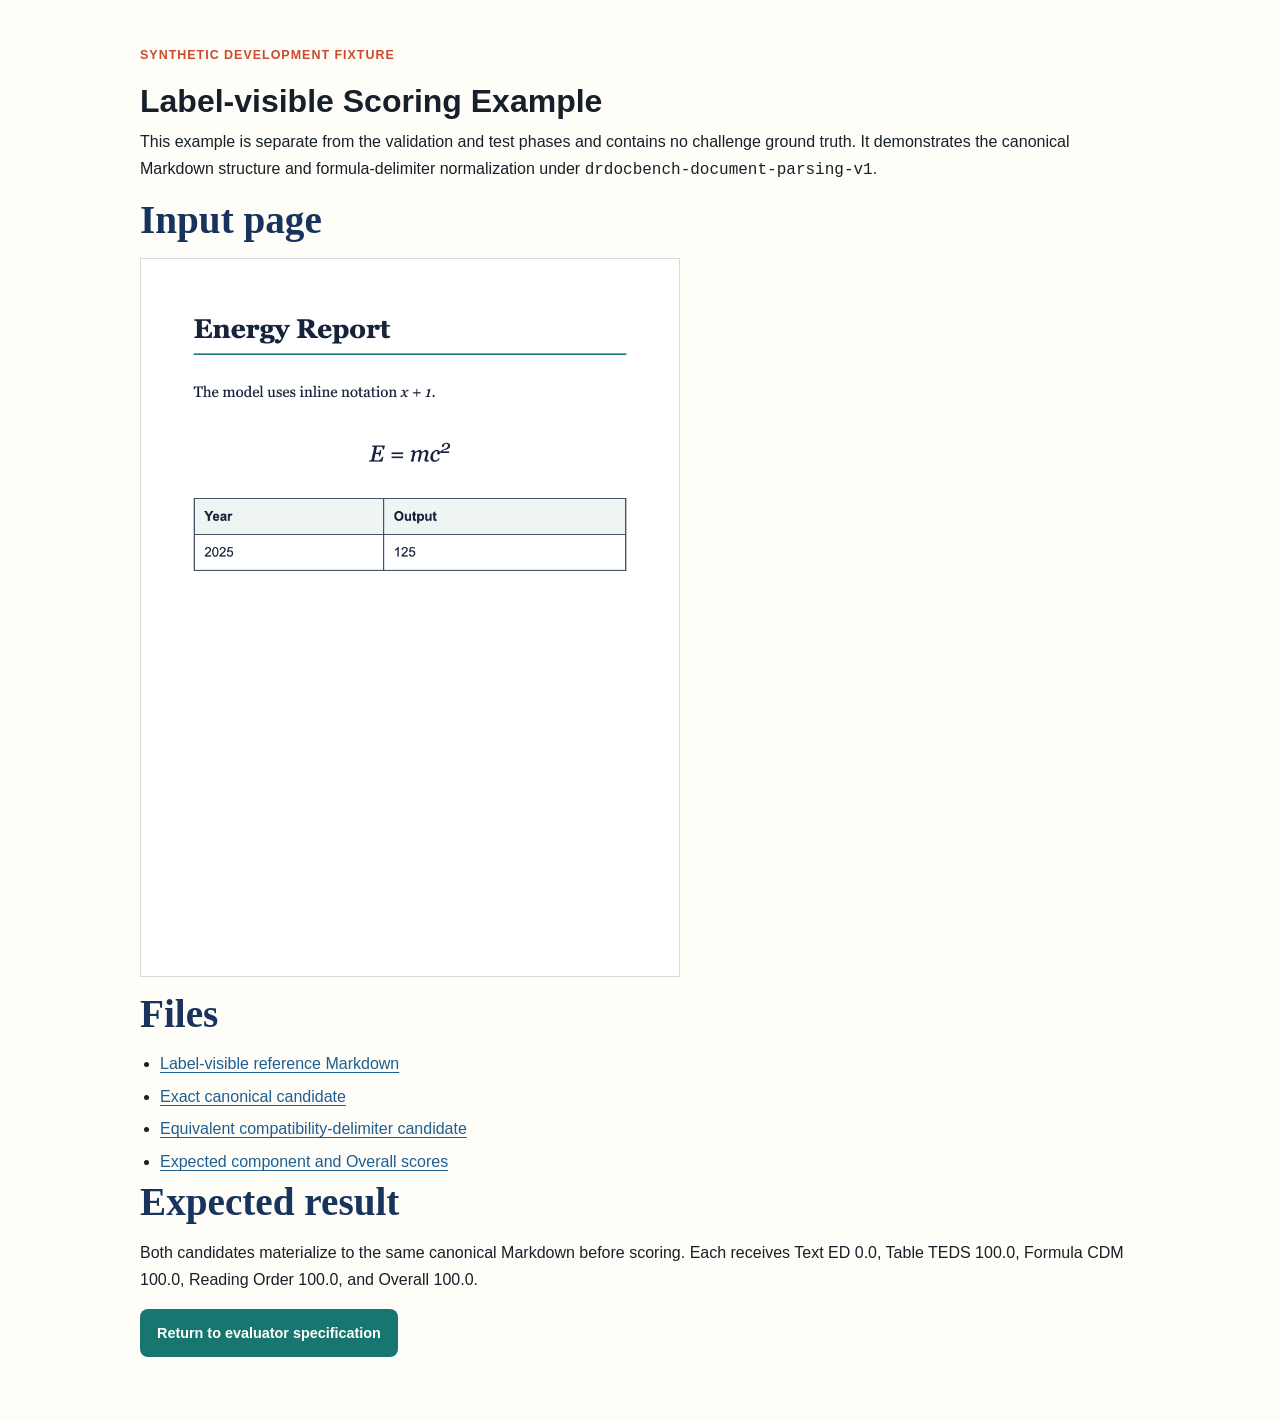
==== examples/scoring-example/index.html @ 46424059 "Publish synthetic scoring fixture" ====
<!DOCTYPE html>
<html lang="en">
<head>
  <meta charset="UTF-8">
  <meta name="viewport" content="width=device-width, initial-scale=1.0">
  <title>Label-visible Scoring Example | Dr.DocBench</title>
  <link rel="stylesheet" href="../../assets/css/style.css">
</head>
<body>
  <main class="container" style="padding-block: 3rem; max-width: 1000px;">
    <p class="section-kicker">Synthetic development fixture</p>
    <h1>Label-visible Scoring Example</h1>
    <p>This example is separate from the validation and test phases and contains no challenge ground truth. It demonstrates the canonical Markdown structure and formula-delimiter normalization under <code>drdocbench-document-parsing-v1</code>.</p>
    <h2>Input page</h2>
    <p><img src="images/example_page_1.png" alt="Synthetic page titled Energy Report with text, a display formula, and a two-column table" style="display:block; width:min(100%, 540px); height:auto; border:1px solid #d4ddd9;"></p>
    <h2>Files</h2>
    <ul>
      <li><a href="reference.md">Label-visible reference Markdown</a></li>
      <li><a href="candidates/exact.md">Exact canonical candidate</a></li>
      <li><a href="candidates/compatible-delimiters.md">Equivalent compatibility-delimiter candidate</a></li>
      <li><a href="expected_scores.json">Expected component and Overall scores</a></li>
    </ul>
    <h2>Expected result</h2>
    <p>Both candidates materialize to the same canonical Markdown before scoring. Each receives Text ED 0.0, Table TEDS 100.0, Formula CDM 100.0, Reading Order 100.0, and Overall 100.0.</p>
    <p><a class="btn btn-secondary" href="../../evaluator-specification.html">Return to evaluator specification</a></p>
  </main>
</body>
</html>
---- assets/css/style.css ----
:root {
  --color-ink: #17202a;
  --color-muted: #5b6573;
  --color-paper: #fffdf8;
  --color-surface: #ffffff;
  --color-soft: #f2f6f4;
  --color-line: #dbe4df;
  --color-navy: #18345c;
  --color-blue: #1d5f93;
  --color-teal: #17766f;
  --color-rust: #c84c2c;
  --color-gold: #d7a33f;
  --color-focus: #0b6fd3;
  --font-sans: "Inter", -apple-system, BlinkMacSystemFont, sans-serif;
  --font-serif: "Source Serif 4", Georgia, serif;
  --content-gutter: clamp(1.25rem, 3vw, 3.5rem);
  --max-width: 2160px;
  --nav-height: 64px;
  --radius: 8px;
  --shadow: 0 16px 40px rgba(23, 32, 42, 0.12);
}

*,
*::before,
*::after {
  box-sizing: border-box;
}

* {
  margin: 0;
  padding: 0;
}

html {
  scroll-behavior: smooth;
  scroll-padding-top: 118px;
}

body {
  background: var(--color-paper);
  color: var(--color-ink);
  font-family: var(--font-sans);
  font-size: 16px;
  line-height: 1.68;
  overflow-x: hidden;
}

body.nav-open {
  overflow: hidden;
}

img {
  display: block;
  max-width: 100%;
}

a {
  color: var(--color-blue);
  text-underline-offset: 0.18em;
}

a:hover {
  color: var(--color-rust);
}

a:focus-visible,
button:focus-visible,
details:focus-within,
.table-scroll:focus-visible {
  outline: 3px solid var(--color-focus);
  outline-offset: 3px;
}

button,
summary {
  font: inherit;
}

.skip-link {
  position: fixed;
  top: 0.75rem;
  left: 0.75rem;
  z-index: 1000;
  transform: translateY(-160%);
  border-radius: 6px;
  background: var(--color-ink);
  color: #fff;
  font-weight: 700;
  padding: 0.55rem 0.8rem;
  text-decoration: none;
}

.skip-link:focus {
  transform: translateY(0);
}

.container,
.nav-container,
.section-nav-inner,
.challenge-hero-inner {
  width: min(calc(100% - var(--content-gutter) - var(--content-gutter)), var(--max-width));
  margin-inline: auto;
}

.navbar {
  position: sticky;
  top: 0;
  z-index: 100;
  border-bottom: 1px solid rgba(255, 255, 255, 0.12);
  background: rgba(24, 52, 92, 0.98);
  backdrop-filter: blur(12px);
}

.nav-container {
  display: flex;
  height: var(--nav-height);
  align-items: center;
  justify-content: space-between;
  gap: 1rem;
}

.nav-logo {
  display: inline-flex;
  min-width: 0;
  align-items: center;
  gap: 0.55rem;
  color: #fff;
  font-family: var(--font-serif);
  font-size: 1.08rem;
  font-weight: 700;
  text-decoration: none;
  white-space: nowrap;
}

.nav-logo:hover {
  color: #fff;
}

.nav-logo-img {
  width: 38px;
  height: 38px;
  flex: 0 0 auto;
  border-radius: 50%;
  background: #fff;
}

.nav-links {
  display: flex;
  align-items: center;
  gap: 0.12rem;
  list-style: none;
}

.nav-links a {
  display: block;
  border-radius: 6px;
  color: rgba(255, 255, 255, 0.86);
  font-size: 0.8rem;
  font-weight: 700;
  padding: 0.45rem 0.56rem;
  text-decoration: none;
  white-space: nowrap;
}

.nav-links a:hover,
.nav-links a.active {
  background: rgba(255, 255, 255, 0.14);
  color: #fff;
}

.nav-toggle {
  display: none;
  width: 42px;
  height: 42px;
  border: 0;
  border-radius: 8px;
  background: rgba(255, 255, 255, 0.1);
  cursor: pointer;
}

.nav-toggle span {
  display: block;
  width: 22px;
  height: 2px;
  margin: 5px auto;
  background: #fff;
  transition: transform 0.18s ease, opacity 0.18s ease;
}

.nav-toggle.active span:nth-child(1) {
  transform: rotate(45deg) translate(5px, 5px);
}

.nav-toggle.active span:nth-child(2) {
  opacity: 0;
}

.nav-toggle.active span:nth-child(3) {
  transform: rotate(-45deg) translate(5px, -5px);
}

.challenge-hero {
  position: relative;
  min-height: 540px;
  overflow: hidden;
  background: var(--color-navy);
  color: #fff;
  isolation: isolate;
}

.challenge-hero-image,
.challenge-hero-overlay {
  position: absolute;
  inset: 0;
  width: 100%;
  height: 100%;
}

.challenge-hero-image {
  z-index: -2;
  object-fit: cover;
  object-position: center 42%;
}

.challenge-hero-overlay {
  z-index: -1;
  background: rgba(13, 36, 66, 0.74);
}

.challenge-hero-inner {
  display: flex;
  min-height: 540px;
  align-items: center;
  padding-block: 3.75rem;
}

.challenge-hero-copy {
  width: 100%;
}

.eyebrow,
.section-kicker {
  margin-bottom: 0.75rem;
  color: var(--color-rust);
  font-size: 0.78rem;
  font-weight: 800;
  letter-spacing: 0.08em;
  line-height: 1.2;
  text-transform: uppercase;
}

.challenge-hero .eyebrow {
  color: #f2c36b;
}

.challenge-hero h1 {
  width: max-content;
  max-width: 100%;
  margin-bottom: 0.75rem;
  color: #fff;
  font-family: var(--font-serif);
  font-size: 4.5rem;
  letter-spacing: 0;
  line-height: 0.96;
  white-space: nowrap;
}

.challenge-subtitle {
  margin-bottom: 0.35rem;
  color: #fff;
  font-size: 1.55rem;
  font-weight: 800;
  line-height: 1.25;
}

.challenge-location {
  margin-bottom: 1rem;
  color: #f2c36b;
  font-family: var(--font-serif);
  font-size: 1.25rem;
  font-weight: 700;
}

.challenge-summary {
  max-width: 760px;
  margin-bottom: 1.4rem;
  color: rgba(255, 255, 255, 0.9);
  font-size: 1.05rem;
}

.hero-actions,
.action-band-actions,
.disabled-actions {
  display: flex;
  flex-wrap: wrap;
  gap: 0.75rem;
}

.btn {
  display: inline-flex;
  min-height: 48px;
  align-items: center;
  justify-content: center;
  border: 1px solid transparent;
  border-radius: 8px;
  padding: 0.68rem 1rem;
  font-size: 0.9rem;
  font-weight: 800;
  line-height: 1.2;
  text-align: center;
  text-decoration: none;
  transition: transform 0.18s ease, box-shadow 0.18s ease, background 0.18s ease;
}

.btn:hover {
  transform: translateY(-1px);
  box-shadow: var(--shadow);
}

.btn-primary {
  background: var(--color-rust);
  color: #fff;
}

.btn-primary:hover,
.btn-secondary:hover {
  color: #fff;
}

.btn-secondary {
  background: var(--color-teal);
  color: #fff;
}

.btn-ghost {
  border-color: rgba(24, 52, 92, 0.18);
  background: #fff;
  color: var(--color-navy);
}

.challenge-hero .btn-ghost {
  border-color: rgba(255, 255, 255, 0.4);
  background: rgba(255, 255, 255, 0.95);
}

.btn-ghost:hover {
  color: var(--color-navy);
}

.btn-disabled {
  border-color: var(--color-line);
  background: #e8ecea;
  color: #6e7773;
  cursor: not-allowed;
  user-select: none;
}

.btn-disabled:hover {
  box-shadow: none;
  transform: none;
}

.section-nav {
  position: sticky;
  top: var(--nav-height);
  z-index: 80;
  overflow-x: auto;
  border-bottom: 1px solid var(--color-line);
  background: rgba(255, 253, 248, 0.97);
  scrollbar-width: thin;
}

.section-nav-inner {
  display: flex;
  min-width: max-content;
  align-items: center;
  gap: 0.25rem;
  padding-block: 0.55rem;
}

.section-nav a {
  border-radius: 6px;
  color: var(--color-navy);
  font-size: 0.78rem;
  font-weight: 700;
  padding: 0.34rem 0.55rem;
  text-decoration: none;
}

.section-nav a:hover,
.section-nav a.active {
  background: var(--color-soft);
  color: var(--color-rust);
}

main.container {
  padding-block: 3rem 1rem;
}

main section {
  margin-bottom: 5rem;
}

main h2 {
  margin: 0 0 1rem;
  color: var(--color-navy);
  font-family: var(--font-serif);
  font-size: 2.45rem;
  letter-spacing: 0;
  line-height: 1.08;
}

main h3 {
  margin-bottom: 0.55rem;
  color: var(--color-ink);
  font-size: 1.08rem;
  line-height: 1.28;
}

main p {
  margin-bottom: 1rem;
}

main ul,
main ol {
  padding-left: 1.25rem;
}

main li {
  margin-bottom: 0.35rem;
}

.section-intro {
  max-width: none;
}

.section-intro > h2 {
  max-width: 1400px;
}

.section-heading {
  max-width: 1400px;
  margin-bottom: 1.45rem;
}

.section-intro > p:not(.section-kicker),
.section-heading > p {
  color: var(--color-muted);
  font-size: 1.02rem;
}

.section-intro > p:not(.section-kicker) {
  max-width: 1480px;
}

.stat-grid {
  display: grid;
  grid-template-columns: repeat(3, minmax(0, 1fr));
  gap: 0;
  margin-top: 1.8rem;
  border-block: 1px solid var(--color-line);
}

.stat-grid.stat-grid-two,
.feature-grid.two-column-grid {
  grid-template-columns: repeat(2, minmax(0, 1fr));
}

.stat-item {
  min-width: 0;
  padding: 1.25rem 1rem;
  border-right: 1px solid var(--color-line);
}

.stat-item:last-child {
  border-right: 0;
}

.stat-item strong,
.stat-item span {
  display: block;
}

.stat-item strong {
  color: var(--color-navy);
  font-family: var(--font-serif);
  font-size: 2.25rem;
  line-height: 1;
}

.stat-item span {
  margin-top: 0.35rem;
  color: var(--color-muted);
  font-size: 0.78rem;
  font-weight: 700;
}

.highlight-box,
.tba-note {
  margin-top: 1.25rem;
  border-left: 5px solid var(--color-teal);
  border-radius: 0 var(--radius) var(--radius) 0;
  background: var(--color-soft);
  padding: 1.05rem 1.2rem;
}

.track-grid,
.evaluation-grid,
.submission-grid {
  display: grid;
  grid-template-columns: repeat(2, minmax(0, 1fr));
  gap: 1.25rem;
}

.track-grid > *,
.evaluation-grid > *,
.submission-grid > * {
  min-width: 0;
}

.single-column-grid {
  grid-template-columns: minmax(0, 1fr);
}

.track-card,
.evaluation-card,
.submission-card,
.leaderboard-card {
  border: 1px solid var(--color-line);
  border-radius: var(--radius);
  background: var(--color-surface);
  padding: 1.4rem;
}

.track-card {
  border-top: 5px solid var(--color-blue);
}

.track-label,
.leaderboard-header > div > span {
  margin-bottom: 0.55rem;
  color: var(--color-rust);
  font-size: 0.72rem;
  font-weight: 800;
  letter-spacing: 0.08em;
  text-transform: uppercase;
}

.track-card h3 {
  color: var(--color-navy);
  font-family: var(--font-serif);
  font-size: 1.55rem;
}

.track-card p,
.track-card li,
.feature-card p,
.evaluation-card dd,
.submission-card > p,
.rule-grid p,
.faq-list p {
  color: var(--color-muted);
}

.track-card ul {
  margin: 1rem 0 1.1rem;
}

.status-badge {
  display: inline-flex;
  min-height: 28px;
  align-items: center;
  border-radius: 999px;
  background: #e5f3ef;
  color: var(--color-teal);
  font-size: 0.7rem;
  font-weight: 800;
  padding: 0.25rem 0.65rem;
  text-transform: uppercase;
}

.status-muted {
  background: #edf0ef;
  color: #66706c;
}

.feature-grid,
.award-grid,
.rule-grid {
  display: grid;
  grid-template-columns: repeat(3, minmax(0, 1fr));
  gap: 1.25rem;
}

.award-grid.award-grid-single {
  grid-template-columns: minmax(0, 1fr);
}

.feature-card {
  padding: 1.2rem 0;
  border-top: 4px solid var(--color-teal);
}

.feature-index {
  display: block;
  margin-bottom: 0.65rem;
  color: var(--color-rust);
  font-size: 0.78rem;
  font-weight: 800;
}

.action-band,
.contact-band {
  display: flex;
  align-items: center;
  justify-content: space-between;
  gap: 1.5rem;
  border-radius: var(--radius);
  padding: 1.5rem;
}

.platform-section {
  margin-top: -0.5rem;
}

.platform-band {
  display: grid;
  grid-template-columns: 64px minmax(0, 1fr) auto;
  gap: 1.25rem;
  align-items: center;
  border: 1px solid var(--color-line);
  border-left: 5px solid var(--color-blue);
  border-radius: var(--radius);
  background: var(--color-soft);
  padding: 1.4rem;
}

.platform-mark {
  display: grid;
  width: 58px;
  height: 58px;
  place-items: center;
  border-radius: 50%;
  background: var(--color-navy);
  color: #fff;
  font-family: var(--font-serif);
  font-size: 1.65rem;
  font-weight: 700;
}

.platform-copy {
  min-width: 0;
}

.platform-copy .section-kicker {
  margin-bottom: 0.35rem;
}

.platform-copy h2 {
  margin-bottom: 0.45rem;
  font-family: var(--font-sans);
  font-size: 1.35rem;
}

.platform-copy p:last-child {
  max-width: 820px;
  margin-bottom: 0;
  color: var(--color-muted);
  font-size: 0.93rem;
}

.action-band {
  margin-top: 1.75rem;
  border: 1px solid var(--color-line);
  background: var(--color-soft);
}

.action-band p,
.contact-band p {
  margin-bottom: 0;
}

.evaluation-card {
  border-top: 4px solid var(--color-blue);
}

.evaluation-card:nth-child(2) {
  border-top-color: var(--color-teal);
}

.metric-list > div {
  padding: 0.85rem 0;
  border-bottom: 1px solid var(--color-line);
}

.metric-list > div:last-child {
  border-bottom: 0;
}

.metric-list dt {
  color: var(--color-navy);
  font-weight: 800;
}

.metric-list dd {
  margin-top: 0.18rem;
  font-size: 0.92rem;
}

.tba-note {
  border-left-color: var(--color-rust);
  color: var(--color-muted);
  font-size: 0.9rem;
}

.timeline-grid {
  display: grid;
  grid-template-columns: repeat(5, minmax(0, 1fr));
  gap: 1rem;
}

.timeline-card {
  min-height: 205px;
  border: 1px solid var(--color-line);
  border-radius: var(--radius);
  background: var(--color-surface);
  padding: 1.15rem;
}

.timeline-card > span {
  display: block;
  margin-bottom: 1.35rem;
  color: var(--color-teal);
  font-size: 0.75rem;
  font-weight: 800;
}

.timeline-card p {
  color: var(--color-rust);
  font-size: 0.9rem;
  font-weight: 700;
}

.timeline-highlight {
  border-top: 5px solid var(--color-rust);
}

.award-card {
  min-height: 190px;
  border: 1px solid var(--color-line);
  border-top: 5px solid var(--color-gold);
  border-radius: var(--radius);
  background: var(--color-surface);
  padding: 1.35rem;
}

.award-card span,
.award-card strong,
.award-card p {
  display: block;
}

.award-card span {
  color: var(--color-rust);
  font-size: 0.78rem;
  font-weight: 800;
  letter-spacing: 0.06em;
  text-transform: uppercase;
}

.award-card strong {
  margin: 0.6rem 0 0.25rem;
  color: var(--color-navy);
  font-family: var(--font-serif);
  font-size: 3rem;
  line-height: 1;
}

.award-card p {
  color: var(--color-muted);
}

.award-first {
  background: #fffaf0;
}

.flow-list {
  display: grid;
  grid-template-columns: repeat(5, minmax(0, 1fr));
  gap: 1rem;
  padding: 0;
  list-style: none;
}

.flow-list li {
  position: relative;
  min-width: 0;
  margin: 0;
  padding: 0.2rem 0;
}

.flow-list li::after {
  position: absolute;
  top: 19px;
  right: -0.75rem;
  color: var(--color-gold);
  content: "->";
  font-weight: 800;
}

.flow-list li:last-child::after {
  display: none;
}

.flow-list li > span {
  display: grid;
  width: 38px;
  height: 38px;
  margin-bottom: 0.75rem;
  place-items: center;
  border-radius: 50%;
  background: var(--color-navy);
  color: #fff;
  font-size: 0.8rem;
  font-weight: 800;
}

.flow-list p {
  color: var(--color-muted);
  font-size: 0.9rem;
}

.submission-card h3 {
  color: var(--color-navy);
  font-family: var(--font-serif);
  font-size: 1.35rem;
}

.submission-card {
  min-width: 0;
  overflow: hidden;
}

pre {
  max-width: 100%;
  overflow-x: auto;
  margin: 1rem 0;
  border: 1px solid #2b3f5f;
  border-radius: 6px;
  background: #11233e;
  color: #eef5ff;
  padding: 1rem;
  font-family: "SFMono-Regular", Consolas, monospace;
  font-size: 0.82rem;
  line-height: 1.65;
  white-space: pre;
}

.check-list {
  margin: 0.9rem 0 1.25rem;
  padding: 0;
  list-style: none;
}

.check-list li {
  display: flex;
  align-items: center;
  gap: 0.65rem;
  padding: 0.65rem 0;
  border-bottom: 1px solid var(--color-line);
}

.check-list li span {
  flex: 0 0 auto;
  border-radius: 999px;
  background: #f7e8e3;
  color: var(--color-rust);
  font-size: 0.65rem;
  font-weight: 800;
  padding: 0.18rem 0.45rem;
  text-transform: uppercase;
}

.leaderboard-stack {
  display: grid;
  gap: 1.25rem;
}

.leaderboard-card {
  padding: 0;
  overflow: hidden;
}

.leaderboard-header {
  display: flex;
  align-items: center;
  justify-content: space-between;
  gap: 1rem;
  padding: 1.15rem 1.25rem;
  border-bottom: 1px solid var(--color-line);
}

.leaderboard-header > div > span {
  display: block;
  margin-bottom: 0.15rem;
}

.leaderboard-header h3 {
  margin: 0;
  color: var(--color-navy);
  font-family: var(--font-serif);
  font-size: 1.3rem;
}

.table-scroll {
  overflow-x: auto;
}

table {
  width: 100%;
  min-width: 760px;
  border-collapse: collapse;
  font-size: 0.86rem;
}

caption {
  position: absolute;
  width: 1px;
  height: 1px;
  overflow: hidden;
  clip: rect(0 0 0 0);
  white-space: nowrap;
}

th,
td {
  padding: 0.85rem 1rem;
  border-bottom: 1px solid var(--color-line);
  text-align: left;
  white-space: nowrap;
}

th {
  background: var(--color-soft);
  color: var(--color-navy);
  font-weight: 800;
}

.empty-row td {
  height: 100px;
  color: var(--color-muted);
  text-align: center;
}

.rule-grid article {
  min-height: 170px;
  border-top: 4px solid var(--color-gold);
  padding: 1rem 0;
}

.faq-list {
  display: grid;
  grid-template-columns: repeat(2, minmax(0, 1fr));
  gap: 0.85rem;
}

.faq-list details {
  align-self: start;
  border: 1px solid var(--color-line);
  border-radius: var(--radius);
  background: var(--color-surface);
  padding: 0.95rem 1rem;
}

.faq-list summary {
  color: var(--color-navy);
  font-weight: 800;
  cursor: pointer;
}

.faq-list p {
  margin: 0.75rem 0 0;
  font-size: 0.9rem;
}

.contact-band {
  background: var(--color-navy);
  color: #fff;
}

.contact-band h2,
.contact-band p {
  color: #fff;
}

.contact-band .section-kicker {
  color: #f2c36b;
}

.footer {
  margin-top: 3rem;
  background: #102746;
  color: rgba(255, 255, 255, 0.84);
}

.footer .container {
  padding-block: 3rem;
}

.footer-inner {
  display: grid;
  grid-template-columns: minmax(280px, 1.6fr) repeat(3, minmax(150px, 0.55fr));
  gap: 2rem;
}

.footer h2,
.footer h3 {
  margin-bottom: 0.65rem;
  color: #fff;
}

.footer h2 {
  font-family: var(--font-serif);
}

.footer p,
.footer a {
  color: rgba(255, 255, 255, 0.72);
  font-size: 0.88rem;
}

.footer p {
  margin-bottom: 0.45rem;
}

.footer ul {
  list-style: none;
}

.footer li {
  margin-bottom: 0.35rem;
}

.footer a:hover {
  color: #fff;
}

.footer-bottom {
  border-top: 1px solid rgba(255, 255, 255, 0.12);
  padding: 1rem var(--content-gutter);
  color: rgba(255, 255, 255, 0.58);
  font-size: 0.8rem;
  text-align: center;
}

@media (max-width: 1080px) {
  .nav-toggle {
    display: block;
  }

  .nav-links {
    position: fixed;
    top: var(--nav-height);
    right: 0;
    display: none;
    width: min(360px, 88vw);
    height: calc(100vh - var(--nav-height));
    align-content: start;
    align-items: stretch;
    flex-direction: column;
    gap: 0.3rem;
    overflow-y: auto;
    border-left: 1px solid rgba(255, 255, 255, 0.12);
    background: var(--color-navy);
    padding: 1rem;
    box-shadow: -18px 18px 36px rgba(0, 0, 0, 0.22);
  }

  .nav-links.active {
    display: flex;
  }

  .nav-links a {
    padding: 0.78rem 0.85rem;
    font-size: 0.92rem;
  }

  .timeline-grid,
  .flow-list {
    grid-template-columns: repeat(3, minmax(0, 1fr));
  }

  .flow-list li::after {
    display: none;
  }

  .timeline-grid > :nth-child(n + 4),
  .flow-list > :nth-child(n + 4) {
    margin-top: 0.6rem;
  }

  .stat-grid {
    grid-template-columns: repeat(3, minmax(0, 1fr));
  }

  .stat-item:nth-child(3) {
    border-right: 0;
  }

  .stat-item:nth-child(n + 4) {
    border-top: 1px solid var(--color-line);
  }
}

@media (max-width: 820px) {
  :root {
    --content-gutter: 1.25rem;
  }

  html {
    scroll-padding-top: 110px;
  }

  .challenge-hero,
  .challenge-hero-inner {
    min-height: 500px;
  }

  .challenge-hero h1 {
    font-size: 3.3rem;
    white-space: normal;
  }

  .challenge-subtitle {
    font-size: 1.3rem;
  }

  main h2 {
    font-size: 2rem;
  }

  .track-grid,
  .evaluation-grid,
  .submission-grid,
  .faq-list {
    grid-template-columns: 1fr;
  }

  .feature-grid,
  .award-grid,
  .rule-grid {
    grid-template-columns: repeat(2, minmax(0, 1fr));
  }

  .action-band,
  .contact-band {
    align-items: flex-start;
    flex-direction: column;
  }

  .platform-band {
    grid-template-columns: 56px minmax(0, 1fr);
  }

  .platform-band > .btn {
    grid-column: 1 / -1;
    width: 100%;
  }

  .footer-inner {
    grid-template-columns: repeat(2, minmax(0, 1fr));
  }

  .footer-brand {
    grid-column: 1 / -1;
  }
}

@media (max-width: 620px) {
  .challenge-hero,
  .challenge-hero-inner {
    min-height: 520px;
  }

  .challenge-hero-image {
    object-position: 67% center;
  }

  .challenge-hero-overlay {
    background: rgba(13, 36, 66, 0.82);
  }

  .challenge-hero h1 {
    font-size: 2.75rem;
  }

  .challenge-subtitle {
    font-size: 1.15rem;
  }

  .challenge-location {
    font-size: 1.05rem;
  }

  .hero-actions,
  .action-band-actions,
  .disabled-actions {
    width: 100%;
    flex-direction: column;
  }

  .platform-band {
    grid-template-columns: 1fr;
  }

  .platform-mark {
    width: 48px;
    height: 48px;
    font-size: 1.35rem;
  }

  .hero-actions .btn,
  .action-band-actions .btn,
  .disabled-actions .btn,
  .contact-band .btn {
    width: 100%;
  }

  main.container {
    padding-top: 2.2rem;
  }

  main section {
    margin-bottom: 4rem;
  }

  main h2 {
    font-size: 1.75rem;
  }

  .stat-grid,
  .feature-grid,
  .award-grid,
  .rule-grid,
  .timeline-grid,
  .flow-list,
  .footer-inner {
    grid-template-columns: 1fr;
  }

  .stat-grid.stat-grid-two {
    grid-template-columns: 1fr;
  }

  .feature-grid.two-column-grid {
    grid-template-columns: 1fr;
  }

  .stat-item,
  .stat-item:nth-child(3) {
    border-right: 0;
    border-top: 1px solid var(--color-line);
  }

  .stat-item:first-child {
    border-top: 0;
  }

  .timeline-grid > :nth-child(n + 4),
  .flow-list > :nth-child(n + 4) {
    margin-top: 0;
  }

  .timeline-card,
  .award-card,
  .rule-grid article {
    min-height: 0;
  }

  .leaderboard-header {
    align-items: flex-start;
  }

  .footer-brand {
    grid-column: auto;
  }
}

@media (prefers-reduced-motion: reduce) {
  html {
    scroll-behavior: auto;
  }

  *,
  *::before,
  *::after {
    scroll-behavior: auto !important;
    transition-duration: 0.01ms !important;
  }
}
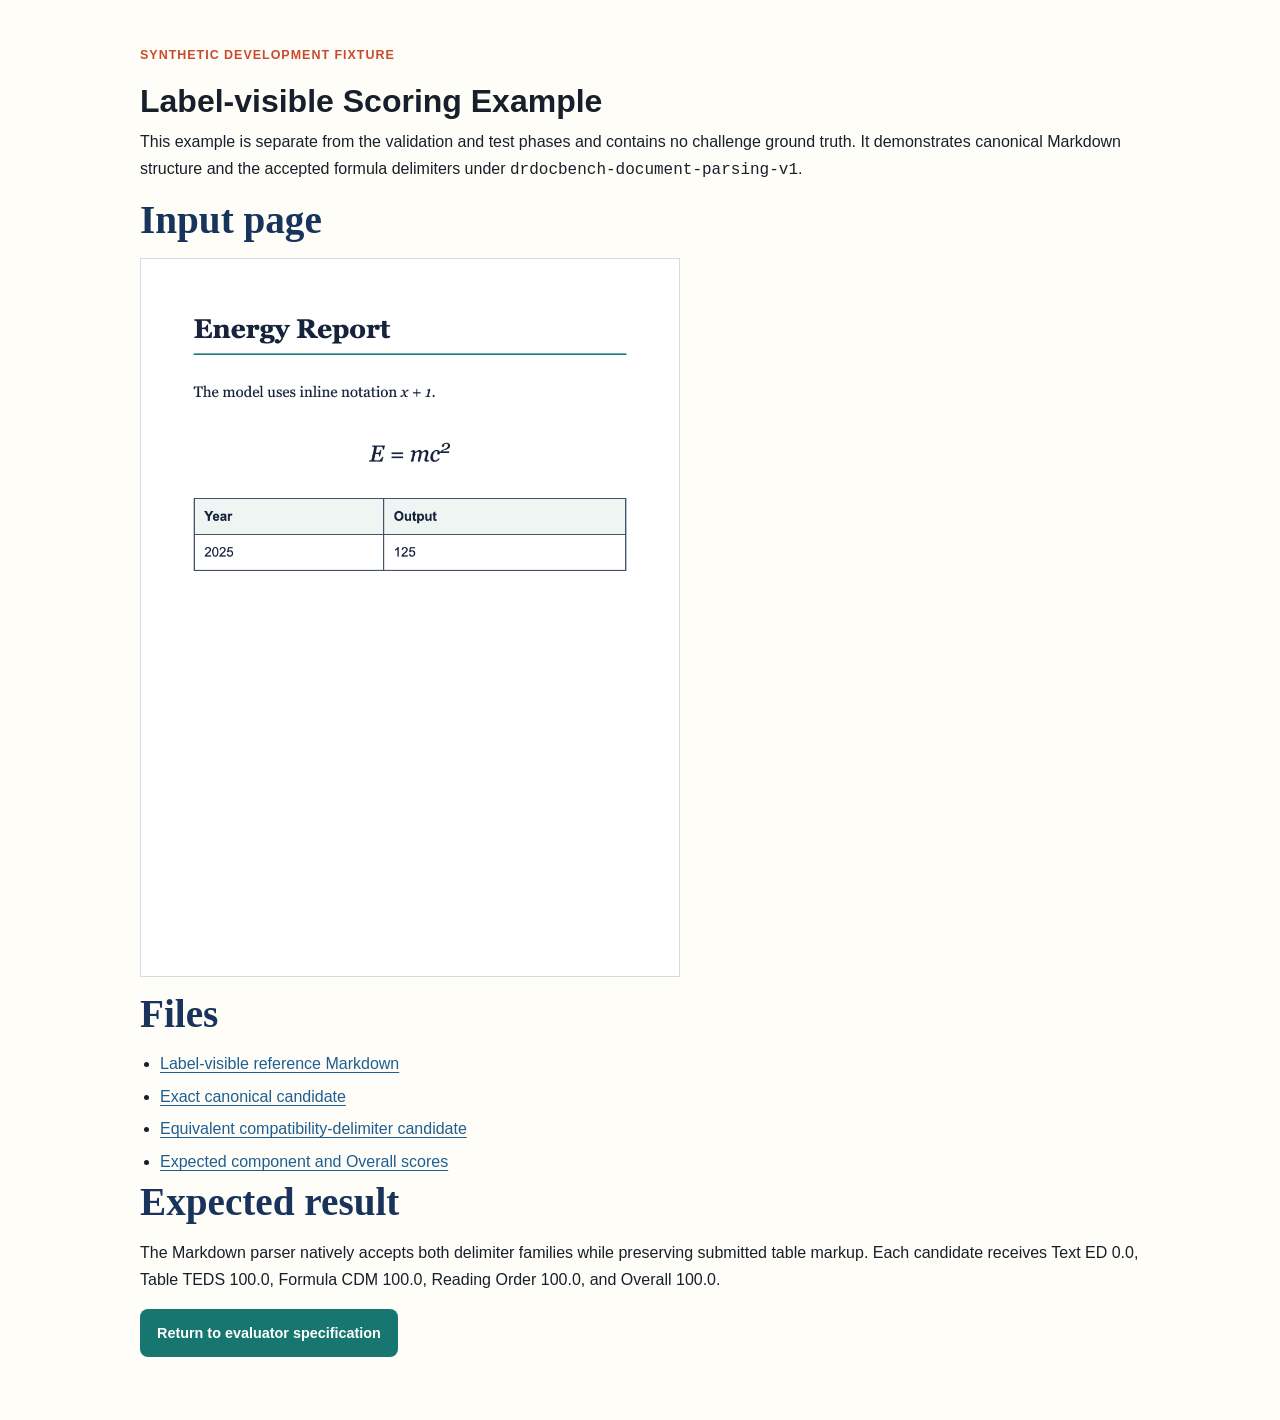
==== commit d2a6508e: "Publish phase-specific challenge data details" ====
--- a/examples/scoring-example/index.html
+++ b/examples/scoring-example/index.html
@@ -3,6 +3,7 @@
 <head>
   <meta charset="UTF-8">
   <meta name="viewport" content="width=device-width, initial-scale=1.0">
+  <link rel="canonical" href="https://drdocbench-challenge.abaka-pages.com/examples/scoring-example/">
   <title>Label-visible Scoring Example | Dr.DocBench</title>
   <link rel="stylesheet" href="../../assets/css/style.css">
 </head>
@@ -10,7 +11,7 @@
   <main class="container" style="padding-block: 3rem; max-width: 1000px;">
     <p class="section-kicker">Synthetic development fixture</p>
     <h1>Label-visible Scoring Example</h1>
-    <p>This example is separate from the validation and test phases and contains no challenge ground truth. It demonstrates the canonical Markdown structure and formula-delimiter normalization under <code>drdocbench-document-parsing-v1</code>.</p>
+    <p>This example is separate from the validation and test phases and contains no challenge ground truth. It demonstrates canonical Markdown structure and the accepted formula delimiters under <code>drdocbench-document-parsing-v1</code>.</p>
     <h2>Input page</h2>
     <p><img src="images/example_page_1.png" alt="Synthetic page titled Energy Report with text, a display formula, and a two-column table" style="display:block; width:min(100%, 540px); height:auto; border:1px solid #d4ddd9;"></p>
     <h2>Files</h2>
@@ -21,8 +22,8 @@
       <li><a href="expected_scores.json">Expected component and Overall scores</a></li>
     </ul>
     <h2>Expected result</h2>
-    <p>Both candidates materialize to the same canonical Markdown before scoring. Each receives Text ED 0.0, Table TEDS 100.0, Formula CDM 100.0, Reading Order 100.0, and Overall 100.0.</p>
-    <p><a class="btn btn-secondary" href="../../evaluator-specification.html">Return to evaluator specification</a></p>
+    <p>The Markdown parser natively accepts both delimiter families while preserving submitted table markup. Each candidate receives Text ED 0.0, Table TEDS 100.0, Formula CDM 100.0, Reading Order 100.0, and Overall 100.0.</p>
+    <p><a class="btn btn-secondary" href="https://drdocbench-challenge.abaka-pages.com/evaluator-specification.html">Return to evaluator specification</a></p>
   </main>
 </body>
 </html>
--- a/assets/css/style.css
+++ b/assets/css/style.css
@@ -466,6 +466,10 @@
   grid-template-columns: repeat(2, minmax(0, 1fr));
 }
 
+.stat-grid.stat-grid-four {
+  grid-template-columns: repeat(4, minmax(0, 1fr));
+}
+
 .stat-item {
   min-width: 0;
   padding: 1.25rem 1rem;
@@ -1103,8 +1107,24 @@
     grid-template-columns: repeat(3, minmax(0, 1fr));
   }
 
+  .stat-grid.stat-grid-four {
+    grid-template-columns: repeat(2, minmax(0, 1fr));
+  }
+
+  .stat-grid.stat-grid-four .stat-item:nth-child(2) {
+    border-right: 0;
+  }
+
+  .stat-grid.stat-grid-four .stat-item:nth-child(n + 3) {
+    border-top: 1px solid var(--color-line);
+  }
+
   .stat-item:nth-child(3) {
     border-right: 0;
+  }
+
+  .stat-grid.stat-grid-four .stat-item:nth-child(3) {
+    border-right: 1px solid var(--color-line);
   }
 
   .stat-item:nth-child(n + 4) {
@@ -1252,6 +1272,10 @@
     grid-template-columns: 1fr;
   }
 
+  .stat-grid.stat-grid-four {
+    grid-template-columns: 1fr;
+  }
+
   .feature-grid.two-column-grid {
     grid-template-columns: 1fr;
   }
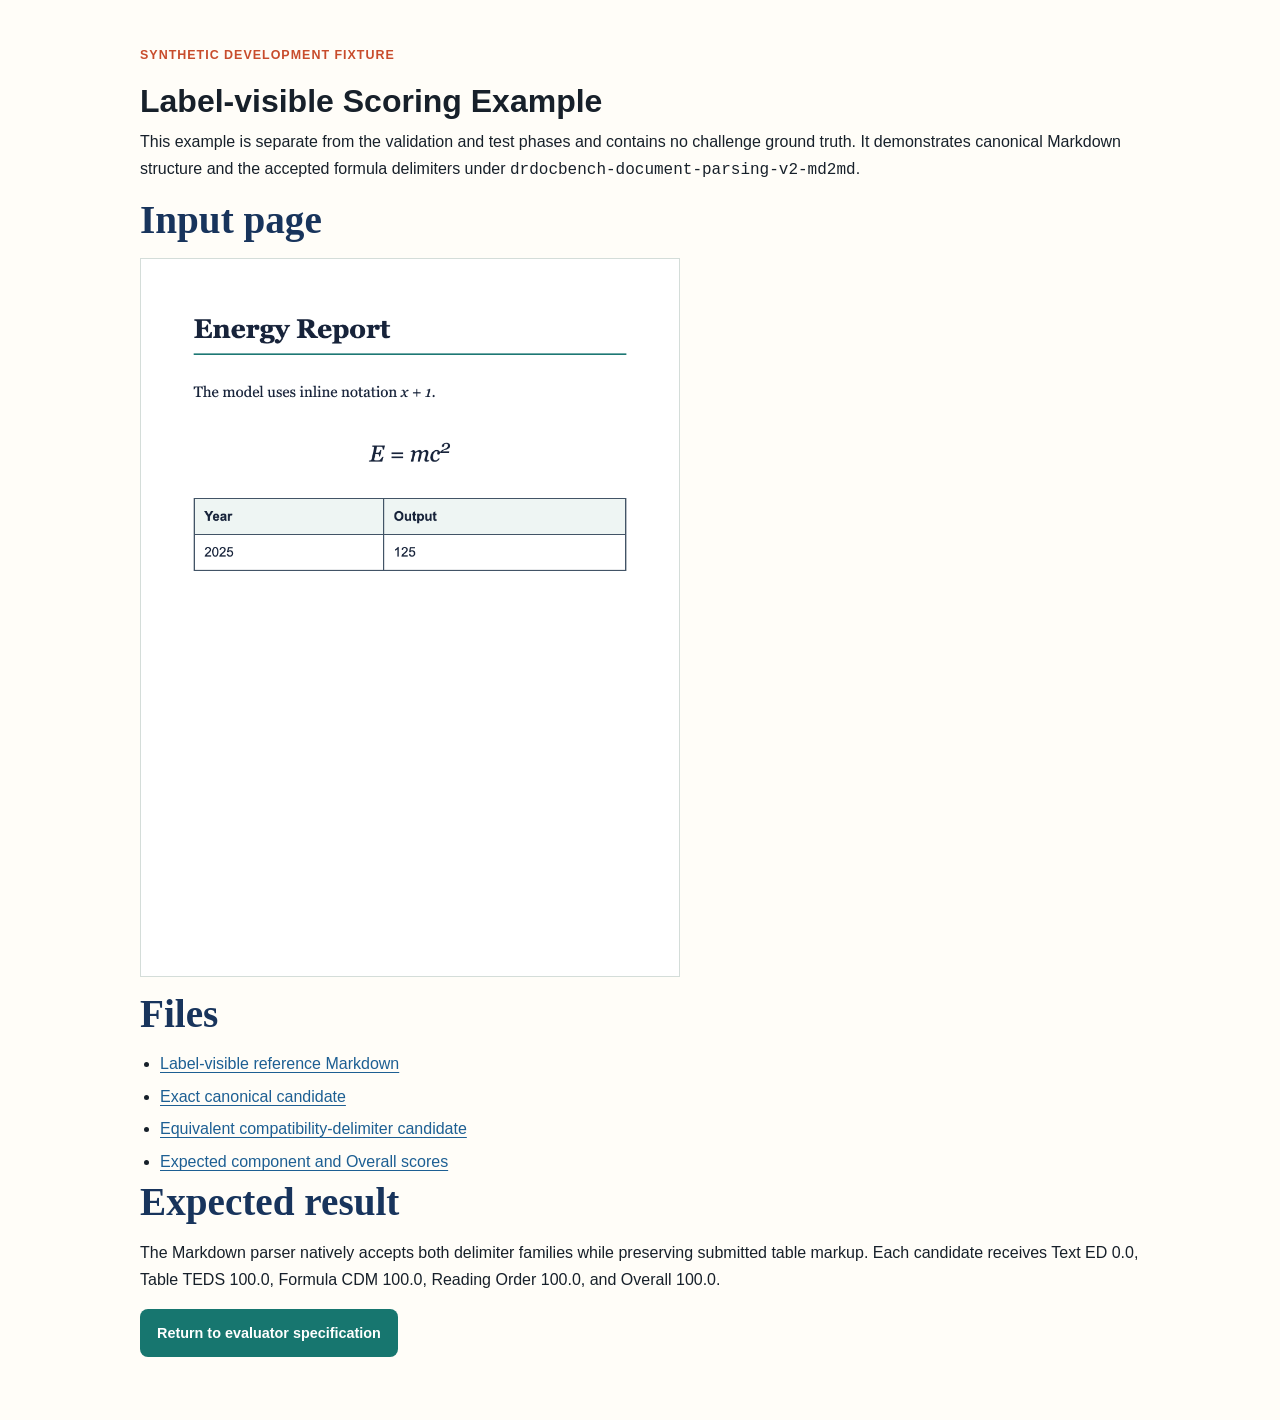
==== commit 8d634440: "Document Markdown-grounded scoring contract" ====
--- a/examples/scoring-example/index.html
+++ b/examples/scoring-example/index.html
@@ -11,7 +11,7 @@
   <main class="container" style="padding-block: 3rem; max-width: 1000px;">
     <p class="section-kicker">Synthetic development fixture</p>
     <h1>Label-visible Scoring Example</h1>
-    <p>This example is separate from the validation and test phases and contains no challenge ground truth. It demonstrates canonical Markdown structure and the accepted formula delimiters under <code>drdocbench-document-parsing-v1</code>.</p>
+    <p>This example is separate from the validation and test phases and contains no challenge ground truth. It demonstrates canonical Markdown structure and the accepted formula delimiters under <code>drdocbench-document-parsing-v2-md2md</code>.</p>
     <h2>Input page</h2>
     <p><img src="images/example_page_1.png" alt="Synthetic page titled Energy Report with text, a display formula, and a two-column table" style="display:block; width:min(100%, 540px); height:auto; border:1px solid #d4ddd9;"></p>
     <h2>Files</h2>
